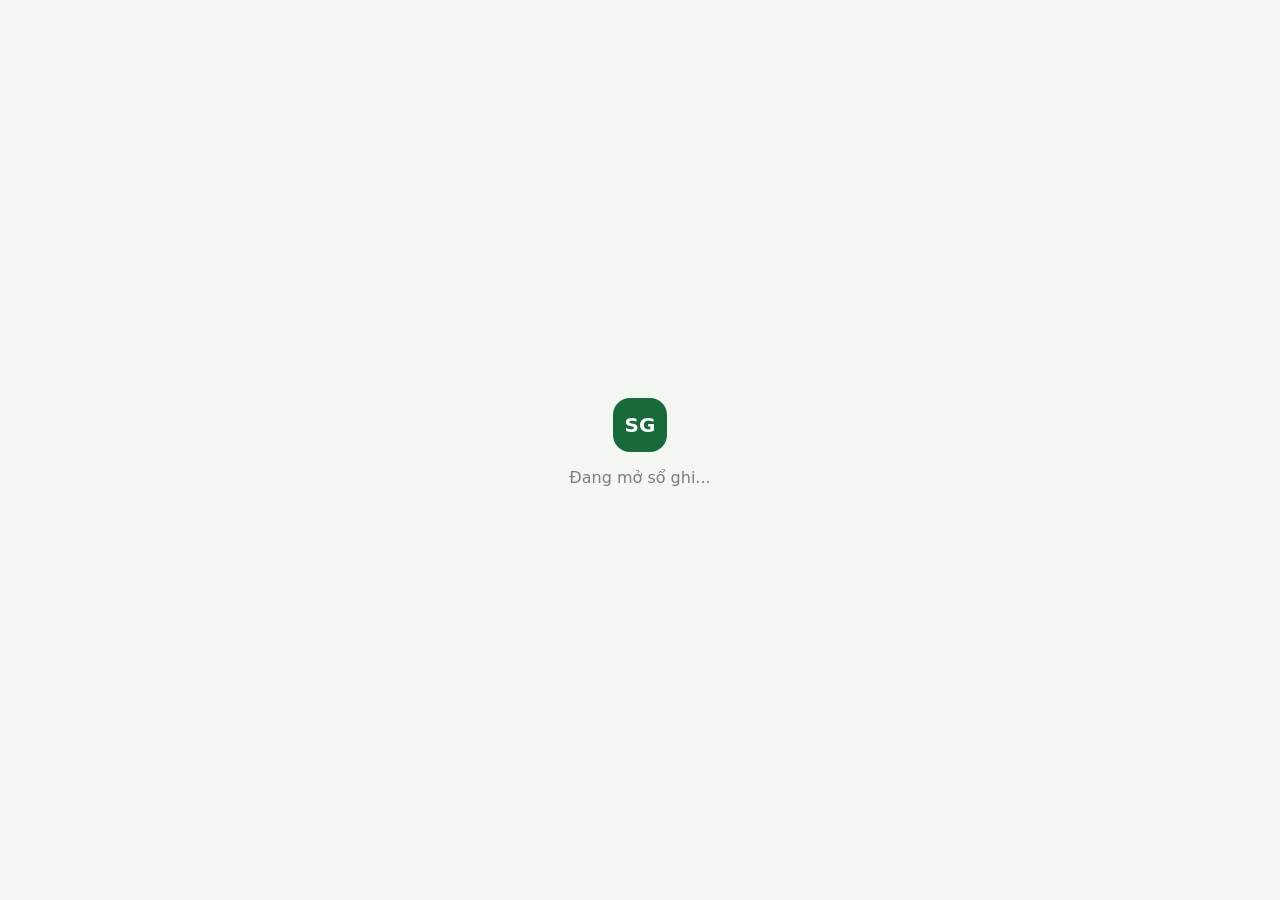
==== soghi.html @ 3b513c6c "Upload soghi.html via GitPocket" ====
<!doctype html>
<html lang="vi">
<head>
  <meta charset="utf-8">
  <meta name="viewport" content="width=device-width, initial-scale=1, viewport-fit=cover">
  <meta name="theme-color" content="#176b3a">
  <meta name="description" content="Sổ ghi sản lượng công hái">
  <title>Sổ Ghi Công Hái</title>
  <link rel="manifest" href="soghi.webmanifest">
  <link rel="icon" href="soghi-icon.svg" type="image/svg+xml">
  <link rel="stylesheet" href="soghi.css">
  <script src="soghi-config.js"></script>
  <script defer src="soghi.js"></script>
</head>
<body>
  <div id="app" class="app-shell">
    <div class="boot-screen">
      <div class="boot-mark">SG</div>
      <p>Đang mở sổ ghi...</p>
    </div>
  </div>

  <dialog id="soghi-modal" class="soghi-modal">
    <form method="dialog" id="soghi-modal-form" class="modal-card">
      <div class="modal-heading">
        <h2 id="soghi-modal-title">Thông tin</h2>
        <button type="button" class="icon-button modal-close" aria-label="Đóng">×</button>
      </div>
      <div id="soghi-modal-body" class="modal-body"></div>
      <div id="soghi-modal-actions" class="modal-actions"></div>
    </form>
  </dialog>

  <input id="soghi-import-file" type="file" accept="application/json,.json" hidden>
  <div id="soghi-toast" class="soghi-toast" role="status" aria-live="polite"></div>
</body>
</html>
---- soghi.css ----
:root {
  --green: #176b3a;
  --green-2: #21844a;
  --green-soft: #e8f1e8;
  --ink: #24332a;
  --muted: #778179;
  --paper: #fffef8;
  --paper-edge: #e6e1d1;
  --line: #c9d9d1;
  --surface: #f4f6f1;
  --white: #ffffff;
  --danger: #b43b35;
  --shadow: 0 12px 32px rgba(22, 52, 32, .12);
  font-family: Inter, ui-sans-serif, system-ui, -apple-system, BlinkMacSystemFont, "Segoe UI", sans-serif;
}
body[data-theme="blue"] {
  --green: #245a85;
  --green-2: #3479a9;
  --green-soft: #e7f0f7;
  --line: #c8d9e5;
}
* { box-sizing: border-box; }
html, body { margin: 0; min-height: 100%; background: var(--surface); color: var(--ink); }
body { min-height: 100vh; }
button, input, select { font: inherit; }
button { cursor: pointer; }
button:focus-visible, input:focus-visible, select:focus-visible {
  outline: 3px solid rgba(33,132,74,.22); outline-offset: 2px;
}
.app-shell { min-height: 100vh; }
.boot-screen { min-height: 100vh; display:grid; place-content:center; justify-items:center; color:var(--muted); }
.boot-mark { width:54px; height:54px; display:grid; place-items:center; border-radius:17px; background:var(--green); color:white; font-weight:800; font-size:20px; }
.topbar {
  background: var(--green); color: white; padding: max(14px, env(safe-area-inset-top)) 16px 15px;
  display:flex; align-items:center; justify-content:space-between; gap:12px;
  box-shadow: 0 3px 12px rgba(0,0,0,.10);
}
.brand { display:flex; align-items:center; gap:10px; min-width:0; }
.brand-mark { width:38px; height:38px; flex:0 0 auto; display:grid; place-items:center; border:1px solid rgba(255,255,255,.45); border-radius:12px; font-weight:800; }
.brand h1 { margin:0; font-size:18px; line-height:1.2; letter-spacing:.1px; }
.brand small { display:block; opacity:.78; font-size:11px; margin-top:3px; }
.top-actions { display:flex; gap:8px; align-items:center; }
.icon-button {
  width:40px; height:40px; border:0; border-radius:12px; display:grid; place-items:center;
  background:rgba(255,255,255,.15); color:inherit; font-size:22px; line-height:1;
}
.icon-button:hover { background:rgba(255,255,255,.25); }
.page-wrap { width:min(100%, 820px); margin:0 auto; padding:16px 14px 100px; }
.search-row { display:flex; gap:9px; margin:2px 0 15px; }
.search-box { position:relative; flex:1; }
.search-box span { position:absolute; left:13px; top:50%; transform:translateY(-50%); color:var(--muted); font-size:17px; }
.search-box input {
  width:100%; height:46px; border:1px solid #dfe5dd; background:white; border-radius:13px;
  padding:0 13px 0 39px; color:var(--ink);
}
.primary-button, .secondary-button, .danger-button {
  border:0; border-radius:12px; min-height:44px; padding:0 15px; font-weight:700;
}
.primary-button { background:var(--green-2); color:white; }
.primary-button:hover { filter:brightness(.96); }
.secondary-button { background:var(--green-soft); color:var(--green); }
.danger-button { background:#fae9e7; color:var(--danger); }
.person-list { display:flex; flex-direction:column; gap:8px; }
.person-row {
  display:flex; align-items:center; gap:11px; min-height:70px; padding:10px 11px;
  background:white; border:1px solid #e6ebe4; border-radius:15px; box-shadow:0 2px 7px rgba(30,55,36,.035);
}
.person-avatar { width:42px; height:42px; flex:0 0 auto; display:grid; place-items:center; border-radius:13px; background:var(--green-soft); color:var(--green); font-weight:800; }
.person-main { min-width:0; flex:1; cursor:pointer; }
.person-name { margin:0; font-weight:750; font-size:15px; overflow-wrap:anywhere; }
.person-date { margin:4px 0 0; font-size:12px; color:var(--muted); }
.person-tools { display:flex; gap:4px; }
.person-tools button { border:0; background:transparent; color:#7b857d; width:34px; height:36px; border-radius:9px; font-size:17px; }
.person-tools button:hover { background:var(--surface); color:var(--green); }
.empty-state { text-align:center; padding:42px 18px; color:var(--muted); background:white; border:1px dashed #cfd9ce; border-radius:16px; }
.empty-state strong { display:block; color:var(--ink); margin-bottom:6px; }
.status-line { text-align:center; font-size:11px; color:var(--muted); padding:15px 0 0; }
.fab {
  position:fixed; z-index:5; right:max(18px, env(safe-area-inset-right)); bottom:max(20px, env(safe-area-inset-bottom));
  width:58px; height:58px; border:0; border-radius:19px; color:white; background:var(--green-2);
  font-size:31px; line-height:1; box-shadow:0 8px 24px rgba(20,92,47,.28);
}
.fab:active { transform:scale(.97); }
.book-topbar { gap:8px; }
.book-topbar .icon-button { flex:0 0 auto; }
.book-title { flex:1; min-width:0; }
.book-title h1 { margin:0; font-size:16px; overflow:hidden; text-overflow:ellipsis; white-space:nowrap; }
.book-title small { display:block; margin-top:3px; font-size:11px; opacity:.8; }
.date-tools { width:min(100%, 820px); margin:0 auto; padding:12px 14px 0; display:flex; align-items:center; gap:8px; }
.date-tools input[type="date"] { min-width:0; flex:1; height:42px; border:1px solid #dfe5dd; border-radius:11px; background:white; padding:0 9px; color:var(--ink); }
.day-button { width:42px; height:42px; border:1px solid #dfe5dd; border-radius:11px; background:white; color:var(--green); font-size:19px; }
.book-wrap { width:min(100%, 920px); margin:0 auto; padding:13px 12px 110px; }
.book-paper {
  background:var(--paper); border:1px solid var(--paper-edge); border-radius:8px 15px 15px 8px;
  box-shadow:var(--shadow); padding:13px 10px 14px; position:relative; overflow:hidden;
}
.book-paper:before { content:""; position:absolute; top:0; bottom:0; left:7px; width:1px; background:rgba(190,155,130,.22); }
.paper-caption { display:flex; justify-content:space-between; align-items:center; gap:8px; padding:0 5px 10px 9px; color:#7c877d; font-size:11px; }
.paper-caption strong { color:var(--green); font-size:12px; }
.notebook-grid-wrap { width:100%; overflow-x:auto; overscroll-behavior-x:contain; scrollbar-width:thin; scrollbar-color:#b7c9ba transparent; }
.notebook-grid {
  display:grid; grid-auto-flow:column; grid-template-rows:repeat(7, minmax(48px, 1fr));
  grid-template-columns:repeat(var(--columns), minmax(0, 1fr));
  width:max(100%, calc(var(--columns) * 54px)); min-width:max(100%, calc(var(--columns) * 54px));
  border-top:1px solid var(--line); border-left:1px solid var(--line);
}
.entry-cell, .empty-cell {
  min-width:0; min-height:48px; display:flex; align-items:center; justify-content:center;
  border:0; border-right:1px solid var(--line); border-bottom:1px solid var(--line);
  background:transparent; color:#263c2c; font-size:clamp(14px, 3.6vw, 18px); font-weight:600;
  font-variant-numeric:tabular-nums;
}
.entry-cell { cursor:pointer; }
.entry-cell:hover { background:#edf5ec; }
.empty-cell { color:transparent; }
.summary-rule { height:2px; background:#536c58; margin:15px 3px 12px; opacity:.75; }
.summary-row { display:grid; grid-template-columns:1fr 1fr; gap:10px; padding:0 7px; }
.summary-item { display:flex; flex-direction:column; gap:5px; }
.summary-label { color:#788378; font-size:11px; font-weight:750; letter-spacing:.5px; }
.summary-value { color:var(--green); font-size:clamp(22px, 6vw, 29px); font-weight:850; font-variant-numeric:tabular-nums; }
.summary-value small { font-size:13px; font-weight:700; }
.book-note { padding:13px 7px 0; color:#929a91; font-size:10px; }
.book-fab { position:fixed; }
.modal-card { width:min(92vw, 430px); border:0; border-radius:19px; padding:0; background:white; color:var(--ink); box-shadow:0 22px 70px rgba(0,0,0,.22); }
.soghi-modal { border:0; padding:0; background:transparent; max-width:none; max-height:none; overflow:visible; }
.soghi-modal::backdrop { background:rgba(18,32,22,.45); backdrop-filter:blur(2px); }
.modal-heading { display:flex; align-items:center; justify-content:space-between; padding:17px 18px 12px; border-bottom:1px solid #edf0eb; }
.modal-heading h2 { margin:0; font-size:18px; }
.modal-close { background:#f0f3ef; color:#4d5b50; width:32px; height:32px; font-size:21px; }
.modal-body { padding:17px 18px 5px; }
.modal-actions { display:flex; gap:8px; justify-content:flex-end; padding:14px 18px 18px; }
.form-field { display:flex; flex-direction:column; gap:7px; margin-bottom:13px; }
.form-field label { font-size:13px; font-weight:700; color:#526056; }
.form-field input, .form-field select {
  width:100%; min-height:46px; border:1px solid #dce4da; border-radius:11px; padding:0 12px; background:white; color:var(--ink);
}
.form-hint { color:var(--muted); font-size:11px; line-height:1.45; }
.auth-screen { min-height:100vh; display:grid; place-items:center; padding:20px 14px; background:linear-gradient(145deg, #e9f1e8, #f6f7f1 55%, #e7eee6); }
.auth-card { width:min(100%, 430px); background:white; border:1px solid #e3eae1; border-radius:22px; box-shadow:var(--shadow); padding:24px 21px 20px; }
.auth-brand { text-align:center; margin-bottom:22px; }
.auth-brand .brand-mark { margin:0 auto 11px; width:55px; height:55px; background:var(--green); color:white; border:0; border-radius:17px; font-size:20px; }
.auth-brand h1 { margin:0; font-size:21px; color:var(--green); }
.auth-brand p { margin:6px 0 0; color:var(--muted); font-size:12px; }
.auth-tabs { display:grid; grid-template-columns:1fr 1fr; gap:5px; padding:4px; background:#f0f4ef; border-radius:12px; margin-bottom:18px; }
.auth-tabs button { border:0; border-radius:9px; background:transparent; min-height:39px; color:#6c786e; font-weight:700; }
.auth-tabs button.active { background:white; color:var(--green); box-shadow:0 2px 7px rgba(0,0,0,.06); }
.auth-card .primary-button { width:100%; margin-top:4px; min-height:48px; }
.auth-foot { text-align:center; color:var(--muted); font-size:11px; line-height:1.5; margin:15px 0 0; }
.settings-list { display:flex; flex-direction:column; gap:9px; }
.settings-list button { width:100%; text-align:left; display:flex; align-items:center; justify-content:space-between; min-height:46px; border:1px solid #e5ebe3; background:white; border-radius:11px; padding:0 12px; color:var(--ink); }
.settings-list button span:last-child { color:var(--muted); }
.soghi-toast { position:fixed; z-index:20; left:50%; bottom:calc(22px + env(safe-area-inset-bottom)); transform:translate(-50%, 20px); opacity:0; pointer-events:none; background:#26372b; color:white; padding:11px 15px; border-radius:12px; font-size:13px; box-shadow:var(--shadow); transition:.2s ease; max-width:calc(100vw - 30px); text-align:center; }
.soghi-toast.show { opacity:1; transform:translate(-50%, 0); }
.connection-pill { display:inline-flex; align-items:center; gap:6px; font-size:10px; color:var(--muted); }
.connection-dot { width:7px; height:7px; border-radius:50%; background:#d69a35; }
@media (min-width:700px) {
  .page-wrap { padding-top:22px; }
  .person-row { min-height:76px; padding:12px 15px; }
  .book-paper { padding:18px 16px; }
  .notebook-grid { grid-template-rows:repeat(7, minmax(58px, 1fr)); }
  .entry-cell, .empty-cell { min-height:58px; }
}
@media (max-width:390px) {
  .brand h1 { font-size:16px; }
  .person-tools button { width:30px; }
  .book-topbar { padding-left:10px; padding-right:10px; }
}
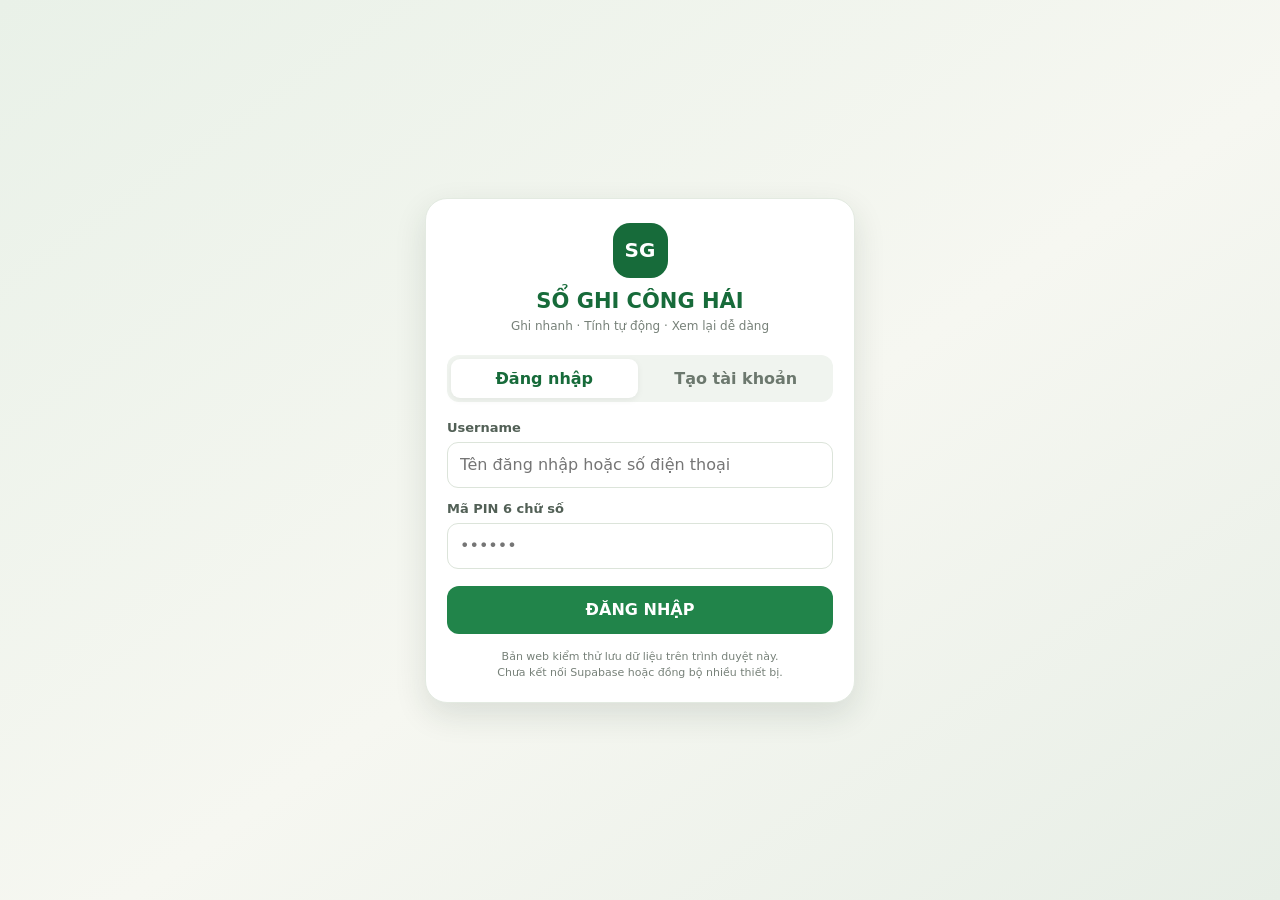
==== commit 8fe7fef9: "Update soghi.html via GitPocket" ====
--- a/soghi.html
+++ b/soghi.html
@@ -31,6 +31,12 @@
     </form>
   </dialog>
 
+  <form id="soghi-entry-dock" class="soghi-entry-dock" autocomplete="off" hidden>
+    <label class="soghi-entry-label" for="soghi-entry-value">KG</label>
+    <input id="soghi-entry-value" name="kg" type="number" inputmode="decimal" enterkeyhint="done"
+      min="0" step="0.01" placeholder="Nhập số kg" aria-label="Nhập số kg">
+    <button id="soghi-entry-submit" type="submit">GHI</button>
+  </form>
   <input id="soghi-import-file" type="file" accept="application/json,.json" hidden>
   <div id="soghi-toast" class="soghi-toast" role="status" aria-live="polite"></div>
 </body>
--- a/soghi.css
+++ b/soghi.css
@@ -95,22 +95,25 @@
   box-shadow:var(--shadow); padding:13px 10px 14px; position:relative; overflow:hidden;
 }
 .book-paper:before { content:""; position:absolute; top:0; bottom:0; left:7px; width:1px; background:rgba(190,155,130,.22); }
-.paper-caption { display:flex; justify-content:space-between; align-items:center; gap:8px; padding:0 5px 10px 9px; color:#7c877d; font-size:11px; }
+.paper-caption { display:flex; justify-content:space-between; align-items:center; gap:8px; padding:0 5px 10px 9px; color:#7c877d; font-size:12px; font-family:"Segoe Print","Bradley Hand","Chalkboard SE","Comic Sans MS",cursive; }
 .paper-caption strong { color:var(--green); font-size:12px; }
 .notebook-grid-wrap { width:100%; overflow-x:auto; overscroll-behavior-x:contain; scrollbar-width:thin; scrollbar-color:#b7c9ba transparent; }
 .notebook-grid {
   display:grid; grid-auto-flow:column; grid-template-rows:repeat(7, minmax(48px, 1fr));
   grid-template-columns:repeat(var(--columns), minmax(0, 1fr));
+  column-gap:12px;
   width:max(100%, calc(var(--columns) * 54px)); min-width:max(100%, calc(var(--columns) * 54px));
-  border-top:1px solid var(--line); border-left:1px solid var(--line);
+  border:0; padding:0 4px;
 }
 .entry-cell, .empty-cell {
   min-width:0; min-height:48px; display:flex; align-items:center; justify-content:center;
-  border:0; border-right:1px solid var(--line); border-bottom:1px solid var(--line);
-  background:transparent; color:#263c2c; font-size:clamp(14px, 3.6vw, 18px); font-weight:600;
-  font-variant-numeric:tabular-nums;
-}
-.entry-cell { cursor:pointer; }
+  border:0; border-bottom:1px solid #c9d6cb;
+  background:linear-gradient(to bottom, rgba(255,255,255,.12), rgba(241,247,239,.24));
+  color:#234a32; font-family:"Segoe Print","Bradley Hand","Chalkboard SE","Comic Sans MS",cursive;
+  font-size:clamp(18px, 4.4vw, 23px); font-weight:600;
+  font-variant-numeric:tabular-nums; letter-spacing:.2px;
+}
+.entry-cell { cursor:pointer; border-radius:3px 3px 0 0; }
 .entry-cell:hover { background:#edf5ec; }
 .empty-cell { color:transparent; }
 .summary-rule { height:2px; background:#536c58; margin:15px 3px 12px; opacity:.75; }
@@ -165,3 +168,67 @@
   .person-tools button { width:30px; }
   .book-topbar { padding-left:10px; padding-right:10px; }
 }
+
+/* Số kg theo nét chữ viết tay; vùng ghi chỉ dùng kẻ ngang như sổ giấy. */
+.form-field input.numeric-entry {
+  font-size:26px;
+  font-weight:700;
+  letter-spacing:1px;
+  text-align:center;
+  font-variant-numeric:tabular-nums;
+}
+
+/* Thanh nhập kg cố định, không dùng popup/modal. Giữ input tồn tại khi đổi trang sổ. */
+.soghi-entry-dock {
+  position:fixed;
+  z-index:30;
+  left:0;
+  right:0;
+  bottom:env(safe-area-inset-bottom, 0px);
+  display:flex;
+  align-items:center;
+  gap:9px;
+  padding:9px 12px calc(9px + env(safe-area-inset-bottom, 0px));
+  background:rgba(250,252,248,.98);
+  border-top:1px solid #dce5dc;
+  box-shadow:0 -5px 18px rgba(28,54,34,.10);
+}
+.soghi-entry-dock[hidden] { display:none !important; }
+.soghi-entry-label {
+  color:var(--green);
+  font-size:12px;
+  font-weight:850;
+  letter-spacing:.5px;
+  padding:0 3px;
+}
+.soghi-entry-dock input {
+  min-width:0;
+  flex:1;
+  height:48px;
+  border:1.5px solid #cbd9cc;
+  border-radius:12px;
+  background:#fff;
+  color:#203b29;
+  text-align:center;
+  font-family:"Segoe Print","Bradley Hand","Chalkboard SE","Comic Sans MS",cursive;
+  font-size:23px;
+  font-weight:700;
+  font-variant-numeric:tabular-nums;
+  outline:none;
+}
+.soghi-entry-dock input:focus {
+  border-color:var(--green-2);
+  box-shadow:0 0 0 3px rgba(33,132,74,.13);
+}
+.soghi-entry-dock button {
+  flex:0 0 76px;
+  height:48px;
+  border:0;
+  border-radius:12px;
+  background:var(--green-2);
+  color:#fff;
+  font-weight:850;
+  letter-spacing:.4px;
+}
+body.entry-active .book-wrap { padding-bottom:145px; }
+body.entry-active .soghi-toast { bottom:calc(78px + env(safe-area-inset-bottom)); }
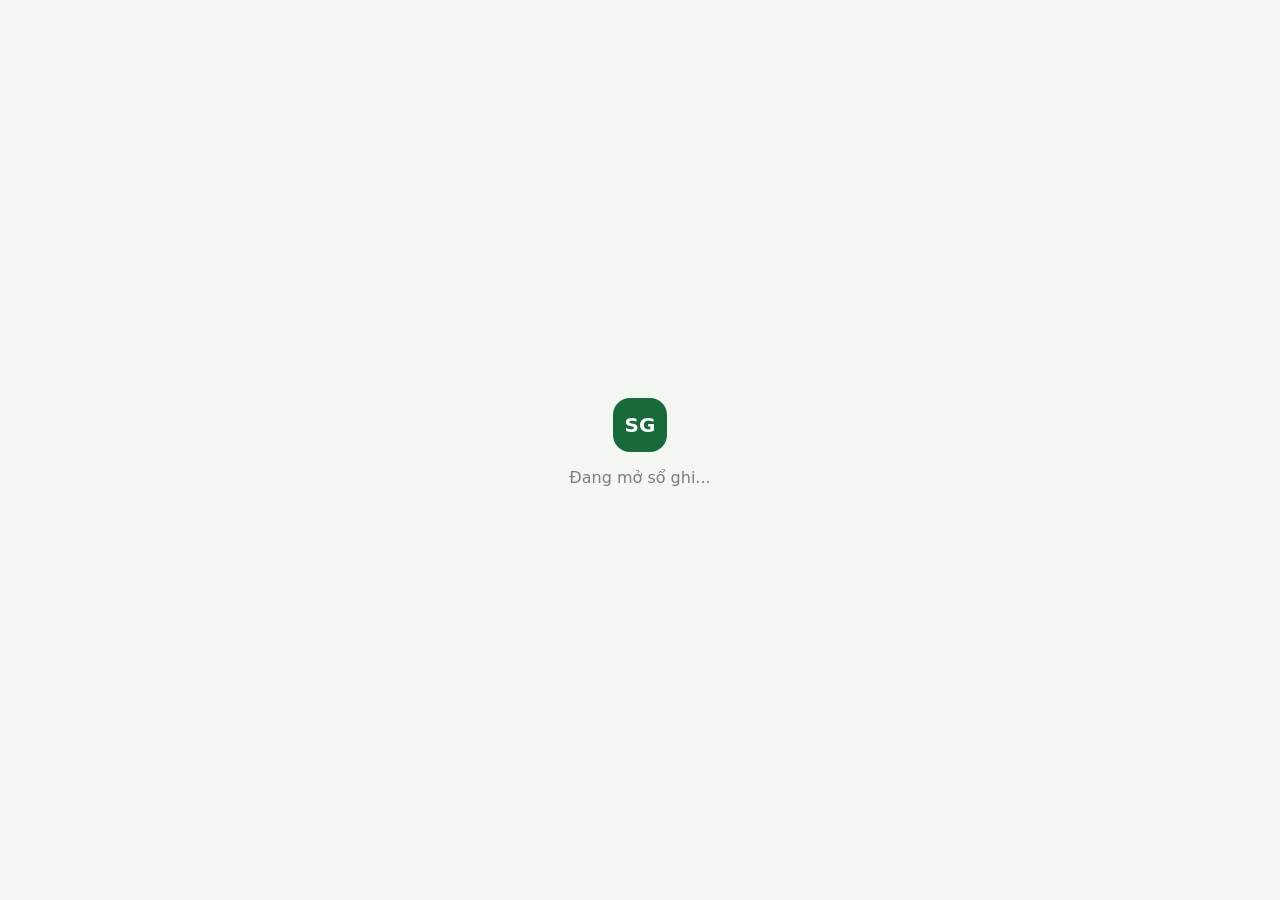
==== commit 8a4b7747: "Update soghi.html via GitPocket" ====
--- a/soghi.html
+++ b/soghi.html
@@ -8,8 +8,13 @@
   <title>Sổ Ghi Công Hái</title>
   <link rel="manifest" href="soghi.webmanifest">
   <link rel="icon" href="soghi-icon.svg" type="image/svg+xml">
+  <link rel="apple-touch-icon" href="soghi-icon-180.png">
+  <meta name="apple-mobile-web-app-capable" content="yes">
+  <meta name="apple-mobile-web-app-status-bar-style" content="default">
   <link rel="stylesheet" href="soghi.css">
   <script src="soghi-config.js"></script>
+  <script defer src="soghi-ledger.js"></script>
+  <script defer src="soghi-sync.js"></script>
   <script defer src="soghi.js"></script>
 </head>
 <body>
@@ -31,12 +36,36 @@
     </form>
   </dialog>
 
-  <form id="soghi-entry-dock" class="soghi-entry-dock" autocomplete="off" hidden>
-    <label class="soghi-entry-label" for="soghi-entry-value">KG</label>
-    <input id="soghi-entry-value" name="kg" type="number" inputmode="decimal" enterkeyhint="done"
-      min="0" step="0.01" placeholder="Nhập số kg" aria-label="Nhập số kg">
-    <button id="soghi-entry-submit" type="submit">GHI</button>
-  </form>
+  <div id="soghi-entry-dock" class="soghi-entry-dock" hidden>
+    <button id="soghi-keyboard-toggle" class="soghi-pencil-button" type="button"
+      aria-label="Mở bàn phím nhập kg" aria-expanded="false">✎</button>
+  </div>
+  <section id="soghi-virtual-keyboard" class="soghi-virtual-keyboard" aria-label="Bàn phím nhập số" hidden>
+    <div class="soghi-keyboard-tools">
+      <span id="soghi-entry-mode">Số mới · ENTER để lưu</span>
+      <button type="button" id="soghi-cancel-entry" hidden>Hủy nhập</button>
+      <button type="button" id="soghi-delete-entry" class="delete-entry" hidden>Xóa số</button>
+    </div>
+    <div class="soghi-display-row">
+      <span id="soghi-live-summary" class="soghi-live-summary"></span>
+      <div id="soghi-kg-display" class="soghi-kg-display">Chưa nhập</div>
+    </div>
+    <div class="soghi-keyboard-grid">
+      <button type="button" data-key="1">1</button>
+      <button type="button" data-key="2">2</button>
+      <button type="button" data-key="3">3</button>
+      <button type="button" data-key="4">4</button>
+      <button type="button" data-key="5">5</button>
+      <button type="button" data-key="6">6</button>
+      <button type="button" data-key="7">7</button>
+      <button type="button" data-key="8">8</button>
+      <button type="button" data-key="9">9</button>
+      <button type="button" class="key-function" data-key="decimal">,</button>
+      <button type="button" data-key="0">0</button>
+      <button type="button" class="key-function" data-key="backspace" aria-label="Xóa một ký tự">⌫</button>
+      <button type="button" class="key-enter" data-key="enter">ENTER ↵</button>
+    </div>
+  </section>
   <input id="soghi-import-file" type="file" accept="application/json,.json" hidden>
   <div id="soghi-toast" class="soghi-toast" role="status" aria-live="polite"></div>
 </body>
--- a/soghi.css
+++ b/soghi.css
@@ -102,7 +102,7 @@
   display:grid; grid-auto-flow:column; grid-template-rows:repeat(7, minmax(48px, 1fr));
   grid-template-columns:repeat(var(--columns), minmax(0, 1fr));
   column-gap:12px;
-  width:max(100%, calc(var(--columns) * 54px)); min-width:max(100%, calc(var(--columns) * 54px));
+  width:max(100%, calc(var(--columns) * 54px + (var(--columns) - 1) * 12px + 8px));
   border:0; padding:0 4px;
 }
 .entry-cell, .empty-cell {
@@ -169,66 +169,86 @@
   .book-topbar { padding-left:10px; padding-right:10px; }
 }
 
-/* Số kg theo nét chữ viết tay; vùng ghi chỉ dùng kẻ ngang như sổ giấy. */
-.form-field input.numeric-entry {
-  font-size:26px;
-  font-weight:700;
-  letter-spacing:1px;
-  text-align:center;
-  font-variant-numeric:tabular-nums;
-}
 
-/* Thanh nhập kg cố định, không dùng popup/modal. Giữ input tồn tại khi đổi trang sổ. */
-.soghi-entry-dock {
-  position:fixed;
-  z-index:30;
-  left:0;
-  right:0;
-  bottom:env(safe-area-inset-bottom, 0px);
-  display:flex;
-  align-items:center;
-  gap:9px;
-  padding:9px 12px calc(9px + env(safe-area-inset-bottom, 0px));
-  background:rgba(250,252,248,.98);
-  border-top:1px solid #dce5dc;
-  box-shadow:0 -5px 18px rgba(28,54,34,.10);
-}
-.soghi-entry-dock[hidden] { display:none !important; }
-.soghi-entry-label {
-  color:var(--green);
-  font-size:12px;
-  font-weight:850;
-  letter-spacing:.5px;
-  padding:0 3px;
-}
-.soghi-entry-dock input {
-  min-width:0;
-  flex:1;
-  height:48px;
-  border:1.5px solid #cbd9cc;
-  border-radius:12px;
-  background:#fff;
-  color:#203b29;
-  text-align:center;
-  font-family:"Segoe Print","Bradley Hand","Chalkboard SE","Comic Sans MS",cursive;
-  font-size:23px;
-  font-weight:700;
-  font-variant-numeric:tabular-nums;
-  outline:none;
-}
-.soghi-entry-dock input:focus {
-  border-color:var(--green-2);
-  box-shadow:0 0 0 3px rgba(33,132,74,.13);
-}
-.soghi-entry-dock button {
-  flex:0 0 76px;
-  height:48px;
-  border:0;
-  border-radius:12px;
-  background:var(--green-2);
-  color:#fff;
-  font-weight:850;
-  letter-spacing:.4px;
-}
-body.entry-active .book-wrap { padding-bottom:145px; }
-body.entry-active .soghi-toast { bottom:calc(78px + env(safe-area-inset-bottom)); }
+/* Bàn phím và bản nháp trên sổ */
+[hidden] { display:none !important; }
+button { -webkit-tap-highlight-color:transparent; touch-action:manipulation; }
+button:disabled { opacity:.55; cursor:wait; }
+.soghi-entry-dock { display:flex; align-items:center; margin-left:auto; }
+.soghi-pencil-button { width:42px; height:42px; border:0; border-radius:12px; background:rgba(255,255,255,.15); color:white; font-size:26px; }
+.soghi-pencil-button[aria-expanded="true"] { background:#fff; color:var(--green); }
+.soghi-virtual-keyboard {
+  position:fixed; z-index:40; left:0; right:0; bottom:0;
+  padding:8px max(12px, env(safe-area-inset-right)) calc(10px + env(safe-area-inset-bottom)) max(12px, env(safe-area-inset-left));
+  background:#e4eae3; border-top:1px solid #cbd8cb; border-radius:16px 16px 0 0;
+  box-shadow:0 -4px 18px rgba(25,40,30,.12);
+}
+.soghi-keyboard-tools { display:flex; align-items:center; gap:7px; width:min(100%,560px); min-height:30px; margin:0 auto 5px; font-size:11px; color:#526556; }
+.soghi-keyboard-tools span { flex:1; }
+.soghi-keyboard-tools button { border:0; padding:6px 8px; min-height:32px; border-radius:8px; color:var(--green); background:white; font-size:12px; }
+.soghi-keyboard-tools .delete-entry { color:var(--danger); }
+.soghi-display-row { display:flex; align-items:center; gap:8px; width:min(100%,560px); margin:0 auto 7px; }
+.soghi-live-summary { flex:1; white-space:pre-line; font-size:11px; line-height:1.6; color:#516653; }
+.soghi-kg-display { flex:1; min-width:0; min-height:38px; padding:5px 12px; border-radius:10px; background:#fffef8; text-align:right; color:#244b32; font-size:22px; font-weight:700; font-variant-numeric:tabular-nums; }
+.soghi-keyboard-grid { width:min(100%,560px); margin:auto; display:grid; grid-template-columns:repeat(3,1fr); gap:6px; }
+.soghi-keyboard-grid button { height:clamp(42px,5.8dvh,52px); border:0; border-radius:10px; background:white; color:#17231b; font-size:26px; font-weight:600; }
+.soghi-keyboard-grid button:active { background:var(--green-soft); }
+.soghi-keyboard-grid .key-function { background:#f2f5f0; color:#405247; }
+.soghi-keyboard-grid .key-enter { grid-column:1/-1; height:42px; background:var(--green-2); color:white; font-size:16px; }
+body.entry-active .book-wrap { padding-bottom:calc(var(--soghi-keyboard-height, 0px) + 28px); }
+body.keyboard-open .soghi-toast { bottom:calc(var(--soghi-keyboard-height, 0px) + 9px); }
+.draft-cell { outline:2px dashed var(--green-2); outline-offset:-3px; background:#edf5e9; color:var(--green); }
+.notebook-grid button { scroll-margin-top:82px; scroll-margin-bottom:calc(var(--soghi-keyboard-height, 0px) + 12px); }
+.settled-cell { color:#788779; background:#f1f3ed; }
+.soghi-toast { z-index:100; }
+/* Các thao tác tiền công giữ gọn dưới trang sổ. */
+.finance-panel { margin-top:14px; padding:12px; background:#fff; border:1px solid #e0e8dc; border-radius:13px; }
+.finance-overview { color:#5b6e5e; font-size:12px; line-height:1.5; margin-bottom:10px; }
+.finance-actions { display:flex; gap:7px; }
+.finance-actions button { flex:1; padding:0 8px; min-height:43px; font-size:13px; }
+.section-label { font-size:14px; margin:17px 0 8px; color:var(--green); }
+.ledger-list { display:flex; flex-direction:column; gap:8px; }
+.ledger-item { display:flex; align-items:center; justify-content:space-between; gap:10px; padding:10px; border:1px solid #e4eade; border-radius:10px; }
+.ledger-item>div:first-child { min-width:0; overflow-wrap:anywhere; }
+.ledger-item strong, .history-settlement strong { font-size:14px; }
+.ledger-item small, .history-settlement small { display:block; color:var(--muted); font-size:11px; margin-top:5px; line-height:1.45; }
+.ledger-tools { display:flex; gap:5px; flex-shrink:0; }
+.ledger-tools button { border:0; border-radius:8px; min-height:36px; padding:6px 8px; color:var(--green); background:var(--green-soft); font-size:12px; }
+.date-range { display:grid; grid-template-columns:repeat(2,minmax(0,1fr)); gap:10px; }
+.date-range .form-field { min-width:0; }
+.date-range input { min-width:0; }
+.ledger-table-wrap { overflow-x:auto; }
+.ledger-table { width:100%; border-collapse:collapse; font-size:12px; font-variant-numeric:tabular-nums; }
+.ledger-table th { color:#6a786a; font-weight:600; background:#f3f6ef; }
+.ledger-table th, .ledger-table td { padding:9px 5px; border-bottom:1px solid #e5ebe0; text-align:right; white-space:nowrap; }
+.ledger-table th:first-child, .ledger-table td:first-child { text-align:left; }
+.settlement-totals { margin:13px 0; font-size:13px; }
+.settlement-totals>div { display:flex; align-items:baseline; justify-content:space-between; gap:12px; padding:7px 0; }
+.settlement-totals dt { color:#657364; }
+.settlement-totals dd { margin:0; font-weight:700; white-space:nowrap; }
+.settlement-totals .payable { border-top:1px solid #cfdbca; margin-top:6px; color:var(--green); font-size:18px; }
+.settlement-totals .payable dt { color:inherit; }
+.history-settlement { text-align:left; width:100%; padding:11px; border:1px solid #dde6d9; background:#f8fbf5; color:var(--green); border-radius:10px; }
+.advance-details { padding-left:20px; color:#5d6b5c; font-size:12px; line-height:1.7; }
+details summary { color:var(--green); font-size:12px; cursor:pointer; }
+.modal-card { max-height:calc(100dvh - 28px - env(safe-area-inset-top) - env(safe-area-inset-bottom)); overflow-y:auto; overscroll-behavior:contain; }
+.modal-heading { position:sticky; top:0; z-index:2; background:white; }
+.modal-actions { position:sticky; bottom:0; background:white; border-top:1px solid #edf0eb; }
+.form-hint { line-height:1.6; }
+/* Chuyển ngày như lật flashcard; không chặn thao tác cuộn bảng. */
+.book-paper { backface-visibility:hidden; transform-origin:center; }
+.flip-out-next { animation:soghiFlipOutNext .19s ease-in both; }
+.flip-out-prev { animation:soghiFlipOutPrev .19s ease-in both; }
+.flip-in-next { animation:soghiFlipInNext .38s ease-out both; }
+.flip-in-prev { animation:soghiFlipInPrev .38s ease-out both; }
+@keyframes soghiFlipOutNext { to { transform:perspective(1100px) rotateY(-78deg) scale(.96); opacity:.15; } }
+@keyframes soghiFlipOutPrev { to { transform:perspective(1100px) rotateY(78deg) scale(.96); opacity:.15; } }
+@keyframes soghiFlipInNext { from { transform:perspective(1100px) rotateY(78deg) scale(.96); opacity:.15; } }
+@keyframes soghiFlipInPrev { from { transform:perspective(1100px) rotateY(-78deg) scale(.96); opacity:.15; } }
+@media (prefers-reduced-motion: reduce) { .book-paper { animation:none !important; } }
+.book-topbar { position:sticky; top:0; z-index:15; }
+@media (max-height:600px) and (orientation:landscape) {
+  .soghi-keyboard-grid { grid-template-columns:repeat(6,1fr); }
+  .soghi-keyboard-grid .key-enter { grid-column:auto; }
+  .soghi-keyboard-grid button { height:40px; }
+}
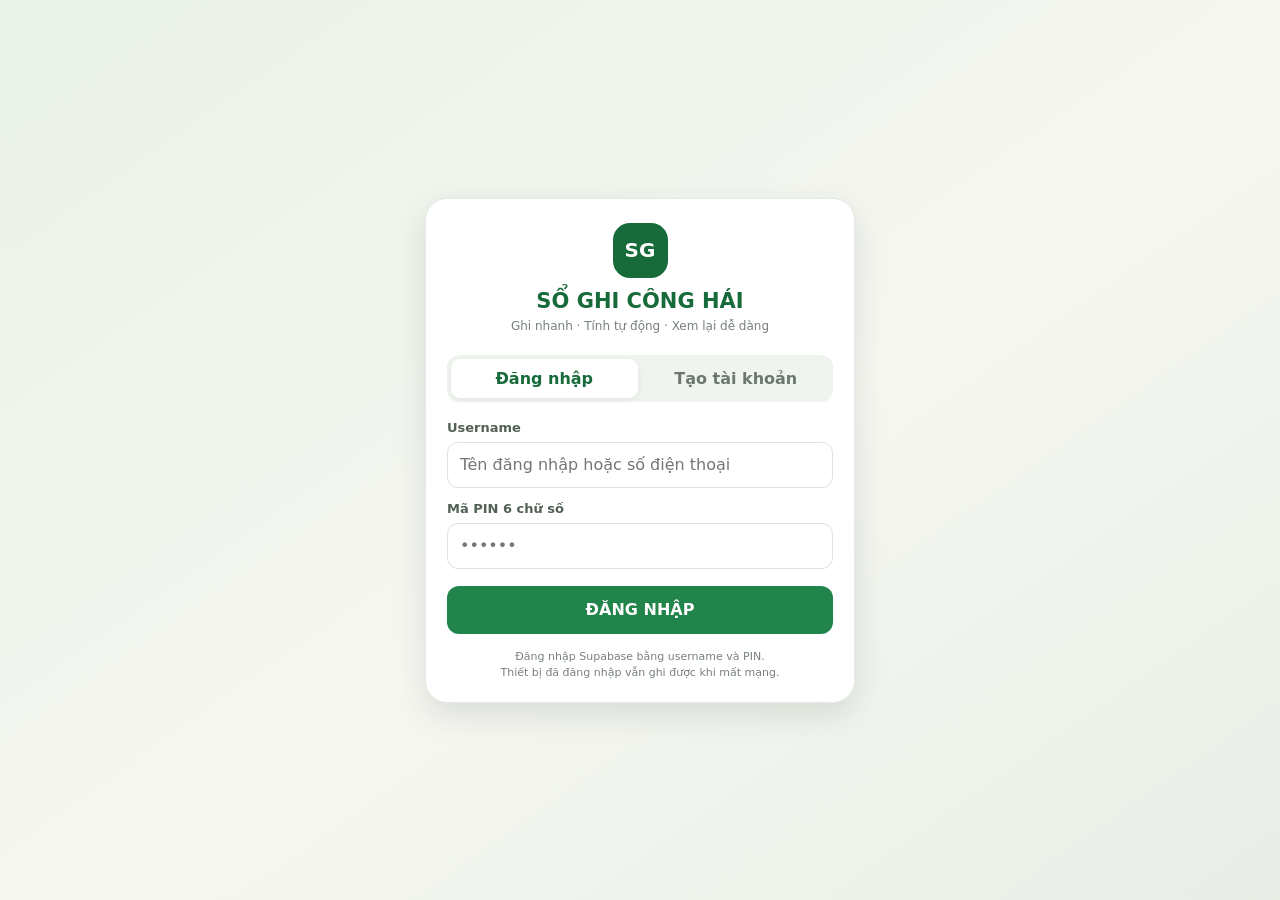
==== commit 2134b8a4: "Update soghi.html via GitPocket" ====
--- a/soghi.html
+++ b/soghi.html
@@ -15,6 +15,7 @@
   <script src="soghi-config.js"></script>
   <script defer src="soghi-ledger.js"></script>
   <script defer src="soghi-sync.js"></script>
+  <script defer src="soghi-ui.js"></script>
   <script defer src="soghi.js"></script>
 </head>
 <body>
@@ -25,7 +26,13 @@
     </div>
   </div>
 
-  <dialog id="soghi-modal" class="soghi-modal">
+  <div id="soghi-picker-backdrop" class="soghi-picker-backdrop" hidden></div>
+  <section id="soghi-person-picker" class="soghi-person-picker" aria-label="Chuyển người hái" hidden>
+    <div class="person-picker-heading"><strong>Chuyển người</strong><button type="button" id="close-person-picker" aria-label="Đóng danh sách người">×</button></div>
+    <div class="person-picker-search"><input id="person-picker-search" type="search" placeholder="Tìm tên người hái…" aria-label="Tìm người để chuyển sổ" autocomplete="off"></div>
+    <div id="person-picker-list" class="person-picker-list"></div>
+  </section>
+  <dialog id="soghi-modal" class="soghi-modal" aria-labelledby="soghi-modal-title">
     <form method="dialog" id="soghi-modal-form" class="modal-card">
       <div class="modal-heading">
         <h2 id="soghi-modal-title">Thông tin</h2>
